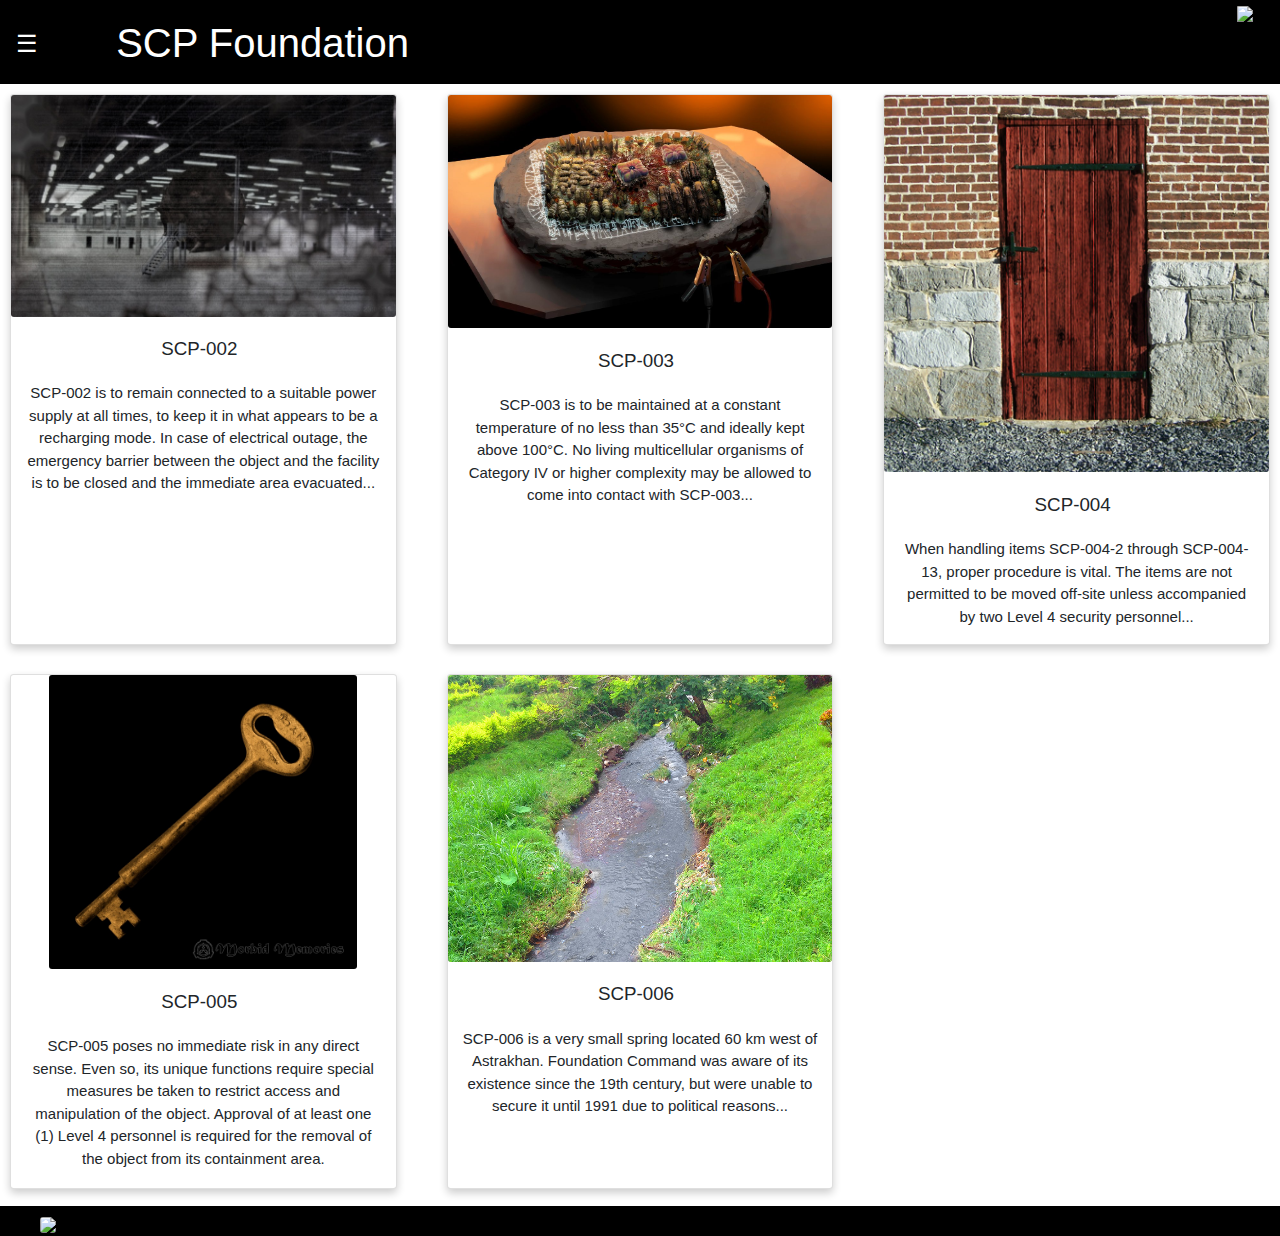
==== Index.html @ 9af16714 "Intial Commit" ====
<!DOCTYPE html>
<html lang="en">
<head>
    <meta charset="UTF-8">
    <meta http-equiv="X-UA-Compatible" content="IE=edge">
    <meta name="viewport" content="width=device-width, initial-scale=1.0">
    <title>SCP Foundation</title>

    <link rel="stylesheet" href="Css/Css.css">
    <link rel="stylesheet" href="https://maxcdn.bootstrapcdn.com/bootstrap/4.0.0/css/bootstrap.min.css" integrity="sha384-Gn5384xqQ1aoWXA+058RXPxPg6fy4IWvTNh0E263XmFcJlSAwiGgFAW/dAiS6JXm" crossorigin="anonymous">
    <link rel="stylesheet" href="https://www.w3schools.com/w3css/4/w3.css">

</head>
<body>
   <!-- Sidebar -->
   <div class="w3-sidebar w3-bar-block w3-border-right" style="display:none" id="mySidebar">
    <button onclick="w3_close()" class="w3-bar-item w3-large">Close &times;</button>
    <a href="scp-002.html" class="w3-bar-item w3-button active">SCP-002</a>
    <a href="scp-003.html" class="w3-bar-item w3-button">SCP-003</a>
    <a href="scp-004.html" class="w3-bar-item w3-button">SCP-004</a>
    <a href="scp-005.html" class="w3-bar-item w3-button">SCP-005</a>
    <a href="scp-006.html" class="w3-bar-item w3-button">SCP-006</a>
  </div>

      <!-- Header -->
      <div class="row" id="header">
        <div class="col-1">
          <button class="w3-button w3-xlarge head-button" onclick="w3_open()">☰</button>
        </div>
        <div class="col-11">
          <a class="navbar-brand head-text" href="Index.html" style="font-size: 40px;">SCP Foundation</a>
          <img src="images/logo.png" id="header_image">
        </div>
      </div>

      <!-- Cards -->
      <!-- 1st row -->
      <div class="row">
        <div class="col-4">
          <div class="card">
            <a href="scp-002.html">
              <img src="Images/800px-SCP002.jpg" alt="SCP-002" style="width:100%">
            </a>
            <div class="container">
              <h2><a class="navbar-brand" href="scp-002.html">SCP-002</a></h2>
              <p>SCP-002 is to remain connected to a suitable power supply at all times, to keep it in what appears to be a recharging mode. In case of electrical outage, 
                the emergency barrier between the object and the facility is to be closed and the immediate area evacuated...</p>
            </div>
          </div>
        </div>

        <div class="clearfix visible-xs-block"></div>

        <div class="col-4">
          <div class="card">
            <a href="scp-003.html">
              <img src="Images/SCP-003.jpg" alt="SCP-003" style="width:100%">
            </a>
            <div class="container">
              <h2><a class="navbar-brand" href="scp-003.html">SCP-003</a></h2>
              <p>SCP-003 is to be maintained at a constant temperature of no less than 35°C and ideally kept above 100°C. No living multicellular organisms of Category 
                IV or higher complexity may be allowed to come into contact with SCP-003...</p>
            </div>
          </div>
        </div>
      
        <div class="col-4">
          <div class="card">
            <a href="scp-004.html">
              <img src="Images/SCP004_door.jpg" alt="SCP-004" style="width:100%">
            </a>
            <div class="container">
              <h2><a class="navbar-brand" href="scp-004.html">SCP-004</a></h2>
              <p>When handling items SCP-004-2 through SCP-004-13, proper procedure is vital. The items are not permitted to be moved off-site unless accompanied by two 
                Level 4 security personnel...</p>
            </div>
          </div>
        </div>
      </div>

      <!-- 2nd row -->
      <div class="row">
        <div class="col-4">
          <div class="card">
            <a href="scp-005.html">
              <img src="Images/SCP-005.png" alt="SCP-005" id="DumbImg">
            </a>
            <div class="container">
              <h2><a class="navbar-brand" href="scp-005.html">SCP-005</a></h2>
              <p>SCP-005 poses no immediate risk in any direct sense. Even so, its unique functions require special measures be taken to restrict access and manipulation 
                of the object. Approval of at least one (1) Level 4 personnel is required for the removal of the object from its containment area.</p>
            </div>
          </div>
        </div>

        <div class="col-4">
          <div class="card">
            <a href="scp-006.html">
              <img src="Images/SCP-006.jpg" alt="SCP-006" style="width:100%">
            </a>
            <div class="container">
              <h2><a class="navbar-brand" href="scp-006.html">SCP-006</a></h2>
              <p>SCP-006 is a very small spring located 60 km west of Astrakhan. Foundation Command was aware of its existence since the 19th century, but were unable to 
                secure it until 1991 due to political reasons...</p>
            </div>
          </div>
        </div>
      </div>

      <!-- Footer -->
      <div id="footer">
            <img src="images/SCP Footer.png" id="footer_image">
      </div>

      <!-- Javascript -->
      <script>
        function w3_open() {
          document.getElementById("mySidebar").style.display = "block";
          document.getElementById("mySidebar").style.width = "20%";
        }
        
        function w3_close() {
          document.getElementById("mySidebar").style.display = "none";
        }
      </script>

</body>
</html>
---- Css/Css.css ----
.col-1 {width: 8.33%;}
.col-2 {width: 16.66%;}
.col-3 {width: 25%;}
.col-4 {width: 33.33%;}
.col-5 {width: 41.66%;}
.col-6 {width: 50%;}
.col-7 {width: 58.33%;}
.col-8 {width: 66.66%;}
.col-9 {width: 75%;}
.col-10 {width: 83.33%;}
.col-11 {width: 91.66%;}
.col-12 {width: 100%;}

img {
    border-radius: 3px; 
    height: auto; 
    width: 100%;    
}

b {
    text-align: center;
}

.active {
    background-color: gray;
    font-weight: bold;
}

#Floatin {
    float: right;
    margin: 10px;
}

.head {
    padding-left: 10px;
    font-size: 20px;
}

.card {
    /* Add shadows to create the "card" effect */
    text-align: center;
    box-shadow: 0 4px 8px 0 rgba(0,0,0,0.2);
    transition: 0.3s;
    margin: 10px;
    margin-bottom: 20px;
    height: 95%;
    align-items: center;

}

/* On mouse-over, add a deeper shadow */
.card:hover {
    box-shadow: 0 8px 16px 0 rgba(0,0,0,0.2);
}

/* Add some padding inside the card container */
.container {
    align-content: center;
}

#DumbImg {
    width: 80%;
}

@media only screen and (max-width: 700px) {
    .card p {
        display: none;
    }
    h2 {
        margin: 1px;
    }
    #DumbImg {
        width: 100%;
    }
}
.navbar-brand {
    margin: 7px;
}
#header {
    background-color: black;
    color: white;
}
#footer {
    background-color: black;
    width: 100%;
    padding-left: 40px;
    padding-top: 7px;
}
#footer_image {
    background-color: black;
    height: 100px;
    width: auto;
}
#header_image {
    height: 80px;
    width: auto;
    float: right;
    margin-right: 25px;
    padding: 2px;
    margin-top: 4px;
}
.head-text {
    margin-top: 8px;
}
.head-button {
    margin-top: 18px;
}
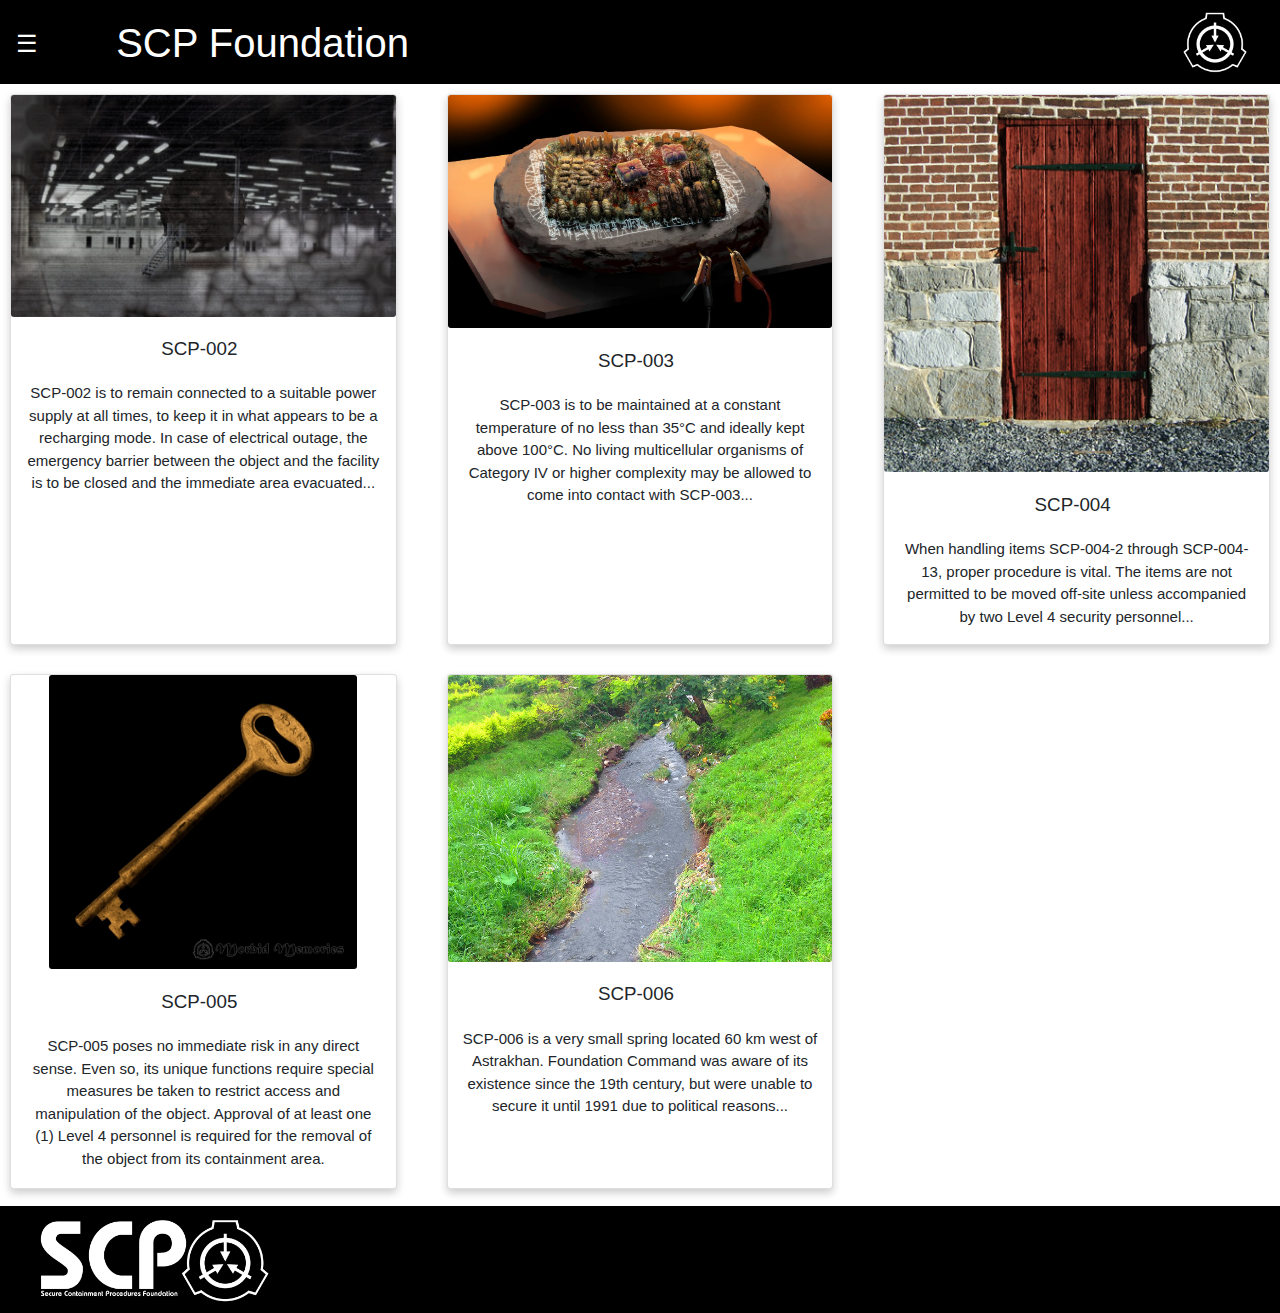
==== commit eb87f2fd: "Third Commit" ====
--- a/Index.html
+++ b/Index.html
@@ -29,7 +29,7 @@
         </div>
         <div class="col-11">
           <a class="navbar-brand head-text" href="Index.html" style="font-size: 40px;">SCP Foundation</a>
-          <img src="images/logo.png" id="header_image">
+          <img src="Images/logo.png" id="header_image">
         </div>
       </div>
 
@@ -109,7 +109,7 @@
 
       <!-- Footer -->
       <div id="footer">
-            <img src="images/SCP Footer.png" id="footer_image">
+            <img src="Images/SCP Footer.png" id="footer_image">
       </div>
 
       <!-- Javascript -->
--- a/Css/Css.css
+++ b/Css/Css.css
@@ -29,6 +29,7 @@
 #Floatin {
     float: right;
     margin: 10px;
+    margin-top: 20px;
 }
 
 .head {
